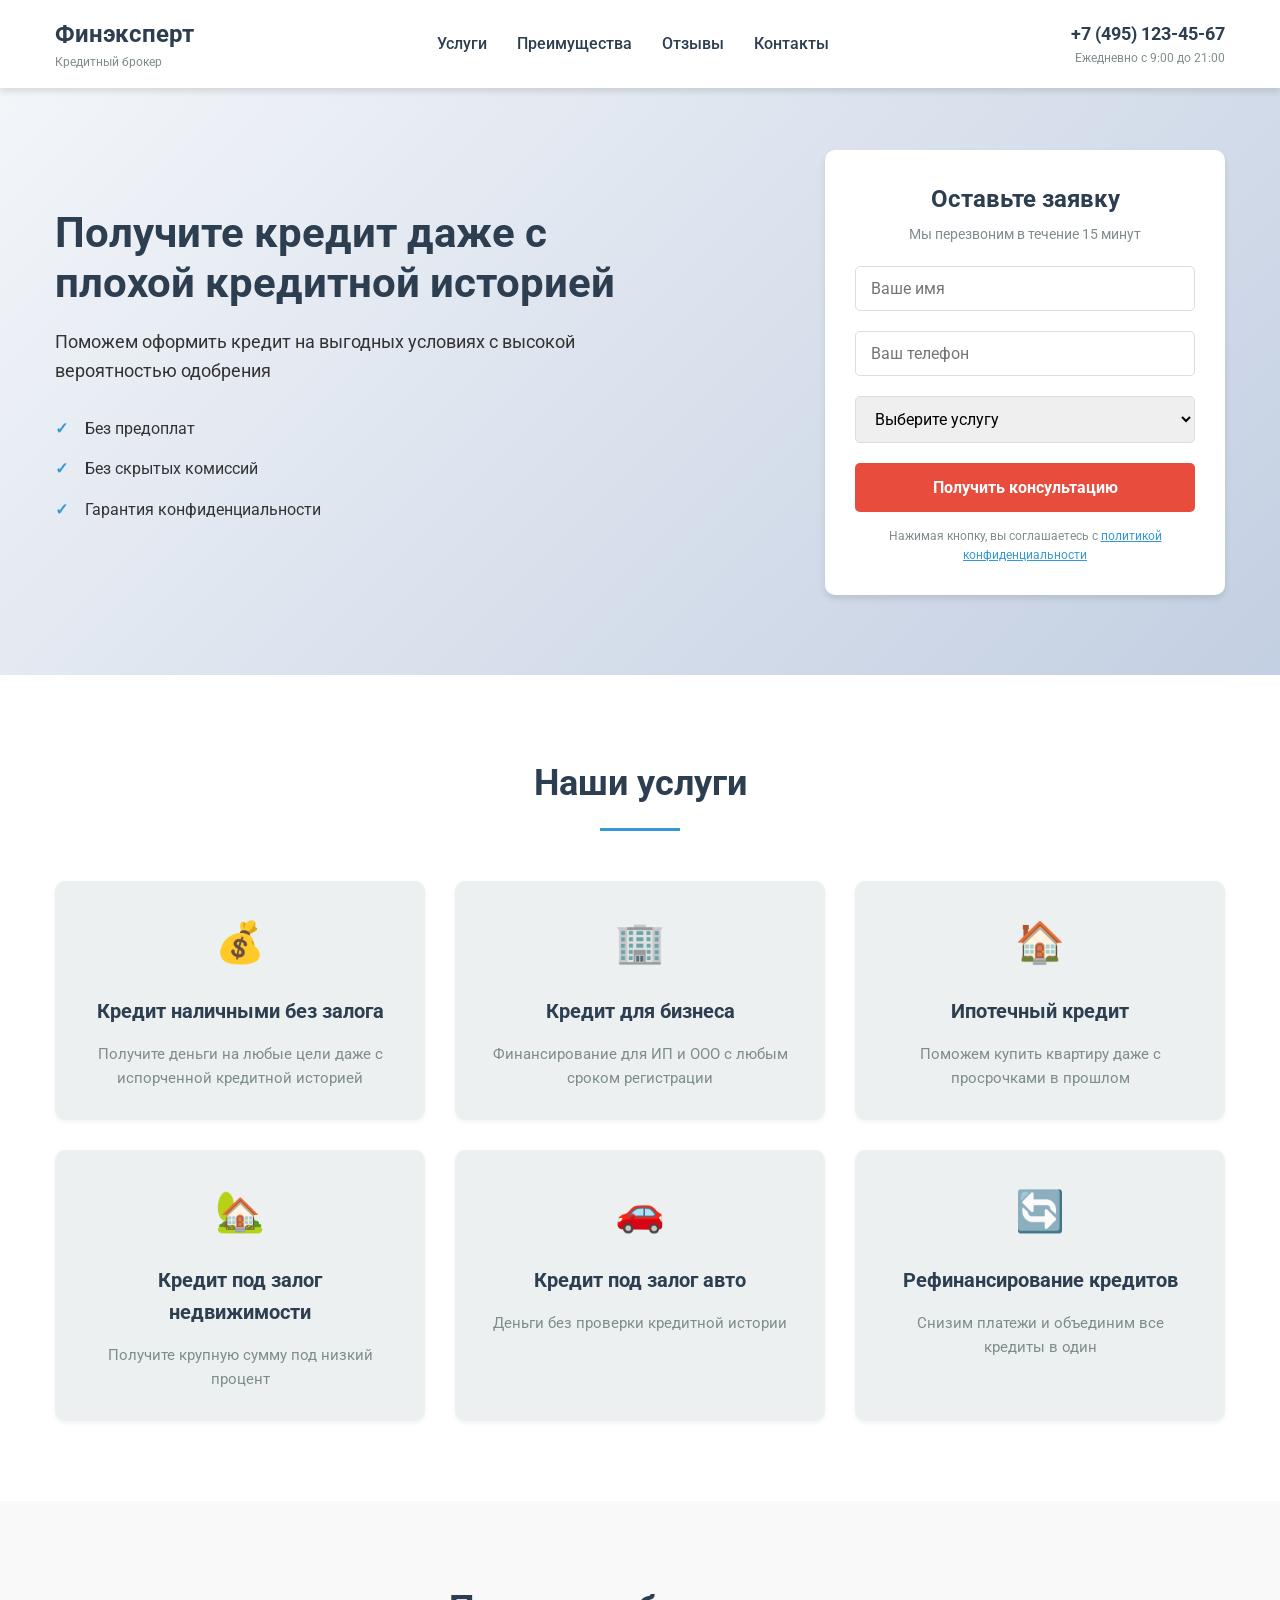
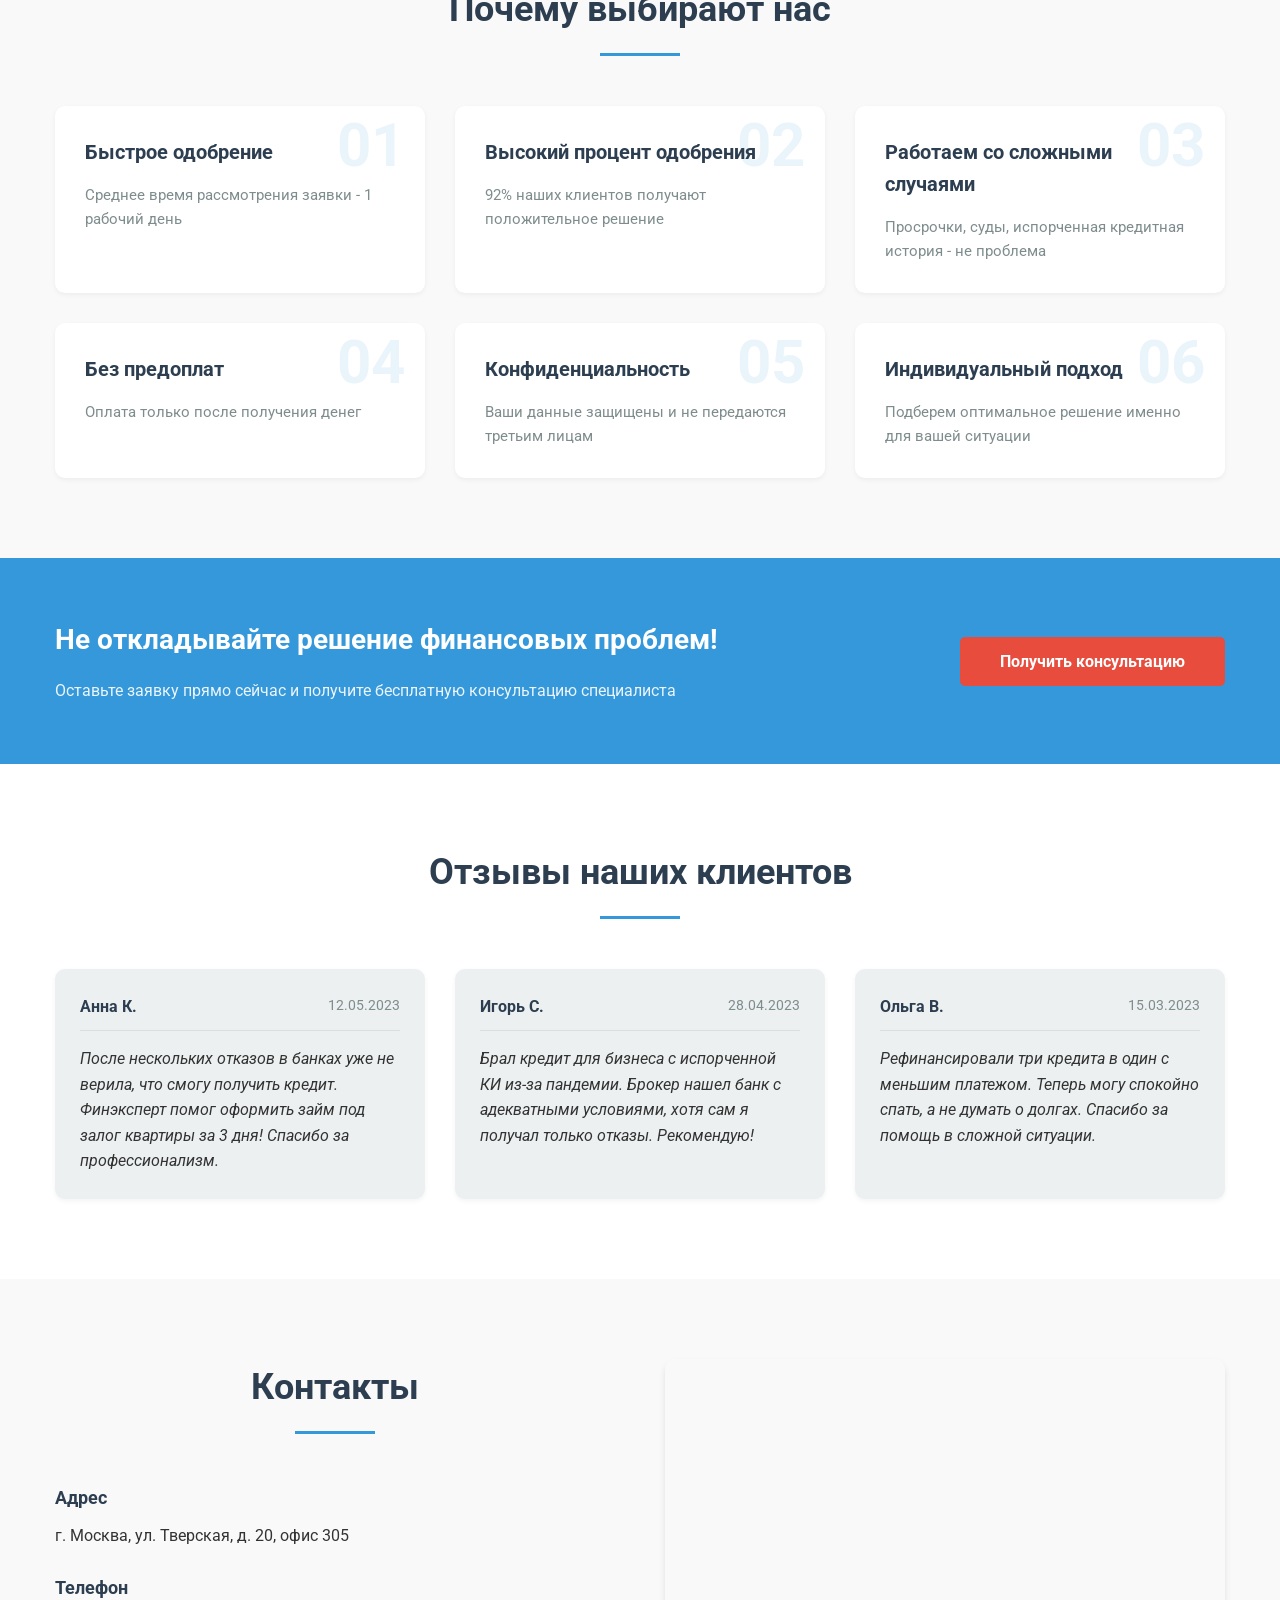
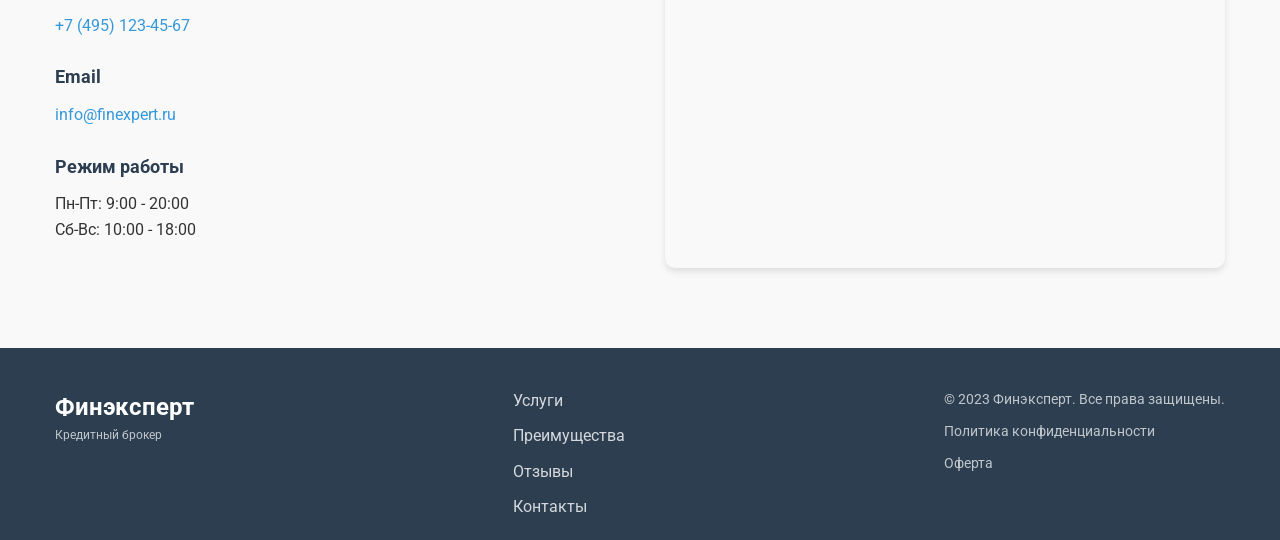
==== index.html @ b06a3988 "Add files via upload" ====
<!DOCTYPE html>
<html lang="ru">

<head>
    <meta charset="UTF-8">
    <meta name="viewport" content="width=device-width, initial-scale=1.0">
    <title>Финэксперт - кредитный брокер для людей с плохой кредитной историей</title>
    <link rel="stylesheet" href="styles.css">
    <link rel="preconnect" href="https://fonts.googleapis.com">
    <link rel="preconnect" href="https://fonts.gstatic.com" crossorigin>
    <link href="https://fonts.googleapis.com/css2?family=Roboto:wght@400;500;700&display=swap" rel="stylesheet">
</head>

<body>
    <header class="header">
        <div class="container">
            <div class="header__inner">
                <div class="header__logo">
                    <span class="logo-text">Финэксперт</a></span>
                    <span class="logo-slogan">Кредитный брокер</span>
                </div>
                <nav class="header__nav">
                    <a href="#services" class="nav-link">Услуги</a>
                    <a href="#advantages" class="nav-link">Преимущества</a>
                    <a href="#reviews" class="nav-link">Отзывы</a>
                    <a href="#contacts" class="nav-link">Контакты</a>
                </nav>
                <div class="header__phone">
                    <a href="tel:+74951234567" class="phone-link">+7 (495) 123-45-67</a>
                    <span class="phone-hours">Ежедневно с 9:00 до 21:00</span>
                </div>
                <button class="burger-menu" aria-label="Меню">
                    <span></span>
                    <span></span>
                    <span></span>
                </button>
            </div>
        </div>
    </header>

    <main>
        <section class="hero">
            <div class="container">
                <div class="hero__inner">
                    <div class="hero__content">
                        <h1 class="hero__title">Получите кредит даже с плохой кредитной историей</h1>
                        <p class="hero__subtitle">Поможем оформить кредит на выгодных условиях с высокой вероятностью
                            одобрения</p>
                        <ul class="hero__list">
                            <li class="hero__list-item">Без предоплат</li>
                            <li class="hero__list-item">Без скрытых комиссий</li>
                            <li class="hero__list-item">Гарантия конфиденциальности</li>
                        </ul>
                    </div>
                    <div class="hero__form">
                        <div class="form-container">
                            <h3 class="form-title">Оставьте заявку</h3>
                            <p class="form-subtitle">Мы перезвоним в течение 15 минут</p>
                            <form id="lead-form" class="lead-form">
                                <div class="form-group">
                                    <input type="text" id="name" name="name" placeholder="Ваше имя" required>
                                </div>
                                <div class="form-group">
                                    <input type="tel" id="phone" name="phone" placeholder="Ваш телефон" required>
                                </div>
                                <div class="form-group">
                                    <select id="service" name="service">
                                        <option value="" disabled selected>Выберите услугу</option>
                                        <option value="cash">Кредит наличными</option>
                                        <option value="business">Кредит для бизнеса</option>
                                        <option value="mortgage">Ипотечный кредит</option>
                                        <option value="real-estate">Кредит под залог недвижимости</option>
                                        <option value="auto">Кредит под залог авто</option>
                                        <option value="refinance">Рефинансирование</option>
                                    </select>
                                </div>
                                <button type="submit" class="submit-btn">Получить консультацию</button>
                                <p class="form-notice">Нажимая кнопку, вы соглашаетесь с <a href="#">политикой
                                        конфиденциальности</a></p>
                            </form>
                        </div>
                    </div>
                </div>
            </div>
        </section>

        <section id="services" class="services">
            <div class="container">
                <h2 class="section-title">Наши услуги</h2>
                <div class="services__grid">
                    <div class="service-card">
                        <div class="service-icon">💰</div>
                        <h3 class="service-title">Кредит наличными без залога</h3>
                        <p class="service-description">Получите деньги на любые цели даже с испорченной кредитной
                            историей</p>
                    </div>
                    <div class="service-card">
                        <div class="service-icon">🏢</div>
                        <h3 class="service-title">Кредит для бизнеса</h3>
                        <p class="service-description">Финансирование для ИП и ООО с любым сроком регистрации</p>
                    </div>
                    <div class="service-card">
                        <div class="service-icon">🏠</div>
                        <h3 class="service-title">Ипотечный кредит</h3>
                        <p class="service-description">Поможем купить квартиру даже с просрочками в прошлом</p>
                    </div>
                    <div class="service-card">
                        <div class="service-icon">🏡</div>
                        <h3 class="service-title">Кредит под залог недвижимости</h3>
                        <p class="service-description">Получите крупную сумму под низкий процент</p>
                    </div>
                    <div class="service-card">
                        <div class="service-icon">🚗</div>
                        <h3 class="service-title">Кредит под залог авто</h3>
                        <p class="service-description">Деньги без проверки кредитной истории</p>
                    </div>
                    <div class="service-card">
                        <div class="service-icon">🔄</div>
                        <h3 class="service-title">Рефинансирование кредитов</h3>
                        <p class="service-description">Снизим платежи и объединим все кредиты в один</p>
                    </div>
                </div>
            </div>
        </section>

        <section id="advantages" class="advantages">
            <div class="container">
                <h2 class="section-title">Почему выбирают нас</h2>
                <div class="advantages__grid">
                    <div class="advantage-card">
                        <div class="advantage-number">01</div>
                        <h3 class="advantage-title">Быстрое одобрение</h3>
                        <p class="advantage-description">Среднее время рассмотрения заявки - 1 рабочий день</p>
                    </div>
                    <div class="advantage-card">
                        <div class="advantage-number">02</div>
                        <h3 class="advantage-title">Высокий процент одобрения</h3>
                        <p class="advantage-description">92% наших клиентов получают положительное решение</p>
                    </div>
                    <div class="advantage-card">
                        <div class="advantage-number">03</div>
                        <h3 class="advantage-title">Работаем со сложными случаями</h3>
                        <p class="advantage-description">Просрочки, суды, испорченная кредитная история - не проблема
                        </p>
                    </div>
                    <div class="advantage-card">
                        <div class="advantage-number">04</div>
                        <h3 class="advantage-title">Без предоплат</h3>
                        <p class="advantage-description">Оплата только после получения денег</p>
                    </div>
                    <div class="advantage-card">
                        <div class="advantage-number">05</div>
                        <h3 class="advantage-title">Конфиденциальность</h3>
                        <p class="advantage-description">Ваши данные защищены и не передаются третьим лицам</p>
                    </div>
                    <div class="advantage-card">
                        <div class="advantage-number">06</div>
                        <h3 class="advantage-title">Индивидуальный подход</h3>
                        <p class="advantage-description">Подберем оптимальное решение именно для вашей ситуации</p>
                    </div>
                </div>
            </div>
        </section>

        <section class="cta">
            <div class="container">
                <div class="cta__inner">
                    <div class="cta__content">
                        <h2 class="cta__title">Не откладывайте решение финансовых проблем!</h2>
                        <p class="cta__text">Оставьте заявку прямо сейчас и получите бесплатную консультацию специалиста
                        </p>
                    </div>
                    <button class="cta__button" id="cta-button">Получить консультацию</button>
                </div>
            </div>
        </section>

        <section id="reviews" class="reviews">
            <div class="container">
                <h2 class="section-title">Отзывы наших клиентов</h2>
                <div class="reviews__slider">
                    <div class="review-card">
                        <div class="review-header">
                            <div class="review-author">Анна К.</div>
                            <div class="review-date">12.05.2023</div>
                        </div>
                        <div class="review-text">
                            После нескольких отказов в банках уже не верила, что смогу получить кредит. Финэксперт помог
                            оформить займ под залог квартиры за 3 дня! Спасибо за профессионализм.
                        </div>
                    </div>
                    <div class="review-card">
                        <div class="review-header">
                            <div class="review-author">Игорь С.</div>
                            <div class="review-date">28.04.2023</div>
                        </div>
                        <div class="review-text">
                            Брал кредит для бизнеса с испорченной КИ из-за пандемии. Брокер нашел банк с адекватными
                            условиями, хотя сам я получал только отказы. Рекомендую!
                        </div>
                    </div>
                    <div class="review-card">
                        <div class="review-header">
                            <div class="review-author">Ольга В.</div>
                            <div class="review-date">15.03.2023</div>
                        </div>
                        <div class="review-text">
                            Рефинансировали три кредита в один с меньшим платежом. Теперь могу спокойно спать, а не
                            думать о долгах. Спасибо за помощь в сложной ситуации.
                        </div>
                    </div>
                </div>
            </div>
        </section>

        <section id="contacts" class="contacts">
            <div class="container">
                <div class="contacts__inner">
                    <div class="contacts__info">
                        <h2 class="section-title">Контакты</h2>
                        <div class="contact-item">
                            <h3 class="contact-title">Адрес</h3>
                            <p class="contact-text">г. Москва, ул. Тверская, д. 20, офис 305</p>
                        </div>
                        <div class="contact-item">
                            <h3 class="contact-title">Телефон</h3>
                            <p class="contact-text"><a href="tel:+74951234567">+7 (495) 123-45-67</a></p>
                        </div>
                        <div class="contact-item">
                            <h3 class="contact-title">Email</h3>
                            <p class="contact-text"><a href="mailto:info@finexpert.ru">info@finexpert.ru</a></p>
                        </div>
                        <div class="contact-item">
                            <h3 class="contact-title">Режим работы</h3>
                            <p class="contact-text">Пн-Пт: 9:00 - 20:00<br>Сб-Вс: 10:00 - 18:00</p>
                        </div>
                    </div>
                    <div class="contacts__map">
                        <a href="https://yandex.ru/maps/org/finardi/234422001031/?utm_medium=mapframe&utm_source=maps"
                            style="color:#eee;font-size:12px;position:absolute;top:0px;">Финарди</a><a
                            href="https://yandex.ru/maps/213/moscow/category/credit_broker/184105574/?utm_medium=mapframe&utm_source=maps"
                            style="color:#eee;font-size:12px;position:absolute;top:14px;">Кредитный брокер в
                            Москве</a><a
                            href="https://yandex.ru/maps/213/moscow/category/mortgage_agency/184107517/?utm_medium=mapframe&utm_source=maps"
                            style="color:#eee;font-size:12px;position:absolute;top:28px;">Ипотечное агентство в
                            Москве</a><iframe
                            src="https://yandex.ru/map-widget/v1/org/finardi/234422001031/?from=mapframe&indoorLevel=1&ll=37.616616%2C55.793590&z=16.78"
                            width="560" height="400" frameborder="0" allowfullscreen="true"
                            style="position:relative;"></iframe>
                    </div>
                </div>
            </div>
        </section>
    </main>

    <footer class="footer">
        <div class="container">
            <div class="footer__inner">
                <div class="footer__logo">
                    <span class="logo-text">Финэксперт</span>
                    <span class="logo-slogan">Кредитный брокер</span>
                </div>
                <div class="footer__nav">
                    <a href="#services" class="footer-nav-link">Услуги</a>
                    <a href="#advantages" class="footer-nav-link">Преимущества</a>
                    <a href="#reviews" class="footer-nav-link">Отзывы</a>
                    <a href="#contacts" class="footer-nav-link">Контакты</a>
                </div>
                <div class="footer__legal">
                    <p>© 2023 Финэксперт. Все права защищены.</p>
                    <a href="#" class="legal-link">Политика конфиденциальности</a>
                    <a href="#" class="legal-link">Оферта</a>
                </div>
            </div>
        </div>
    </footer>

    <script src="script.js"></script>
</body>

</html>
---- styles.css ----
/* Base Styles */
:root {
    --primary-color: #2c3e50;
    --secondary-color: #3498db;
    --accent-color: #e74c3c;
    --light-color: #ecf0f1;
    --dark-color: #2c3e50;
    --text-color: #333;
    --text-light: #7f8c8d;
    --white: #fff;
    --shadow: 0 4px 6px rgba(0, 0, 0, 0.1);
    --transition: all 0.3s ease;
}

* {
    margin: 0;
    padding: 0;
    box-sizing: border-box;
}

body {
    font-family: 'Roboto', sans-serif;
    color: var(--text-color);
    line-height: 1.6;
    background-color: var(--white);
}

.container {
    width: 100%;
    max-width: 1200px;
    margin: 0 auto;
    padding: 0 15px;
}

a {
    text-decoration: none;
    color: inherit;
}

ul {
    list-style: none;
}

button {
    cursor: pointer;
    border: none;
    background: none;
    font-family: inherit;
}

input, select, textarea {
    font-family: inherit;
    font-size: inherit;
}

/* Header */
.header {
    background-color: var(--white);
    box-shadow: var(--shadow);
    position: fixed;
    width: 100%;
    top: 0;
    left: 0;
    z-index: 1000;
}

.header__inner {
    display: flex;
    justify-content: space-between;
    align-items: center;
    padding: 15px 0;
}

.header__logo {
    display: flex;
    flex-direction: column;
}

.logo-text {
    font-size: 24px;
    font-weight: 700;
    color: var(--primary-color);
}

.logo-slogan {
    font-size: 12px;
    color: var(--text-light);
}

.header__nav {
    display: flex;
    gap: 30px;
}

.nav-link {
    font-weight: 500;
    color: var(--dark-color);
    transition: var(--transition);
    position: relative;
}

.nav-link:hover {
    color: var(--secondary-color);
}

.nav-link::after {
    content: '';
    position: absolute;
    bottom: -5px;
    left: 0;
    width: 0;
    height: 2px;
    background-color: var(--secondary-color);
    transition: var(--transition);
}

.nav-link:hover::after {
    width: 100%;
}

.header__phone {
    display: flex;
    flex-direction: column;
    align-items: flex-end;
}

.phone-link {
    font-weight: 700;
    color: var(--primary-color);
    font-size: 18px;
}

.phone-hours {
    font-size: 12px;
    color: var(--text-light);
}

.burger-menu {
    display: none;
    flex-direction: column;
    justify-content: space-between;
    width: 30px;
    height: 20px;
    background: transparent;
    padding: 0;
}

.burger-menu span {
    display: block;
    width: 100%;
    height: 2px;
    background-color: var(--primary-color);
    transition: var(--transition);
}

/* Hero Section */
.hero {
    padding: 150px 0 80px;
    background: linear-gradient(135deg, #f5f7fa 0%, #c3cfe2 100%);
}

.hero__inner {
    display: flex;
    justify-content: space-between;
    align-items: center;
    gap: 30px;
}

.hero__content {
    flex: 1;
    max-width: 600px;
}

.hero__title {
    font-size: 42px;
    font-weight: 700;
    margin-bottom: 20px;
    color: var(--primary-color);
    line-height: 1.2;
}

.hero__subtitle {
    font-size: 18px;
    margin-bottom: 30px;
    color: var(--text-color);
}

.hero__list {
    margin-top: 30px;
}

.hero__list-item {
    position: relative;
    padding-left: 30px;
    margin-bottom: 15px;
    font-size: 16px;
}

.hero__list-item::before {
    content: '✓';
    position: absolute;
    left: 0;
    color: var(--secondary-color);
    font-weight: bold;
}

.hero__form {
    flex: 1;
    max-width: 400px;
}

.form-container {
    background-color: var(--white);
    border-radius: 10px;
    padding: 30px;
    box-shadow: var(--shadow);
}

.form-title {
    font-size: 24px;
    font-weight: 700;
    margin-bottom: 5px;
    color: var(--primary-color);
    text-align: center;
}

.form-subtitle {
    font-size: 14px;
    color: var(--text-light);
    margin-bottom: 20px;
    text-align: center;
}

.form-group {
    margin-bottom: 20px;
}

.form-group input,
.form-group select {
    width: 100%;
    padding: 12px 15px;
    border: 1px solid #ddd;
    border-radius: 5px;
    font-size: 16px;
    transition: var(--transition);
}

.form-group input:focus,
.form-group select:focus {
    border-color: var(--secondary-color);
    outline: none;
    box-shadow: 0 0 0 2px rgba(52, 152, 219, 0.2);
}

.submit-btn {
    width: 100%;
    padding: 15px;
    background-color: var(--accent-color);
    color: var(--white);
    font-weight: 700;
    font-size: 16px;
    border-radius: 5px;
    transition: var(--transition);
    margin-bottom: 15px;
}

.submit-btn:hover {
    background-color: #c0392b;
    transform: translateY(-2px);
}

.form-notice {
    font-size: 12px;
    color: var(--text-light);
    text-align: center;
}

.form-notice a {
    color: var(--secondary-color);
    text-decoration: underline;
}

/* Services Section */
.services {
    padding: 80px 0;
    background-color: var(--white);
}

.section-title {
    font-size: 36px;
    font-weight: 700;
    text-align: center;
    margin-bottom: 50px;
    color: var(--primary-color);
    position: relative;
}

.section-title::after {
    content: '';
    display: block;
    width: 80px;
    height: 3px;
    background-color: var(--secondary-color);
    margin: 15px auto 0;
}

.services__grid {
    display: grid;
    grid-template-columns: repeat(auto-fit, minmax(300px, 1fr));
    gap: 30px;
}

.service-card {
    background-color: var(--light-color);
    border-radius: 10px;
    padding: 30px;
    text-align: center;
    transition: var(--transition);
    box-shadow: 0 2px 5px rgba(0, 0, 0, 0.05);
}

.service-card:hover {
    transform: translateY(-5px);
    box-shadow: 0 10px 20px rgba(0, 0, 0, 0.1);
}

.service-icon {
    font-size: 40px;
    margin-bottom: 20px;
    color: var(--secondary-color);
}

.service-title {
    font-size: 20px;
    font-weight: 700;
    margin-bottom: 15px;
    color: var(--primary-color);
}

.service-description {
    color: var(--text-light);
    font-size: 15px;
}

/* Advantages Section */
.advantages {
    padding: 80px 0;
    background-color: #f9f9f9;
}

.advantages__grid {
    display: grid;
    grid-template-columns: repeat(auto-fit, minmax(300px, 1fr));
    gap: 30px;
}

.advantage-card {
    background-color: var(--white);
    border-radius: 10px;
    padding: 30px;
    position: relative;
    overflow: hidden;
    box-shadow: 0 2px 5px rgba(0, 0, 0, 0.05);
    transition: var(--transition);
}

.advantage-card:hover {
    transform: translateY(-5px);
    box-shadow: 0 10px 20px rgba(0, 0, 0, 0.1);
}

.advantage-number {
    font-size: 60px;
    font-weight: 700;
    color: rgba(52, 152, 219, 0.1);
    position: absolute;
    top: 10px;
    right: 20px;
    line-height: 1;
}

.advantage-title {
    font-size: 20px;
    font-weight: 700;
    margin-bottom: 15px;
    color: var(--primary-color);
    position: relative;
    z-index: 1;
}

.advantage-description {
    color: var(--text-light);
    font-size: 15px;
    position: relative;
    z-index: 1;
}

/* CTA Section */
.cta {
    padding: 60px 0;
    background-color: var(--secondary-color);
    color: var(--white);
}

.cta__inner {
    display: flex;
    justify-content: space-between;
    align-items: center;
    gap: 30px;
}

.cta__title {
    font-size: 28px;
    font-weight: 700;
    margin-bottom: 15px;
}

.cta__text {
    font-size: 16px;
    opacity: 0.9;
}

.cta__button {
    padding: 15px 40px;
    background-color: var(--accent-color);
    color: var(--white);
    font-weight: 700;
    font-size: 16px;
    border-radius: 5px;
    transition: var(--transition);
    white-space: nowrap;
}

.cta__button:hover {
    background-color: #c0392b;
    transform: translateY(-2px);
    box-shadow: 0 5px 15px rgba(0, 0, 0, 0.2);
}

/* Reviews Section */
.reviews {
    padding: 80px 0;
    background-color: var(--white);
}

.reviews__slider {
    display: grid;
    grid-template-columns: repeat(auto-fit, minmax(300px, 1fr));
    gap: 30px;
}

.review-card {
    background-color: var(--light-color);
    border-radius: 10px;
    padding: 25px;
    box-shadow: 0 2px 5px rgba(0, 0, 0, 0.05);
}

.review-header {
    display: flex;
    justify-content: space-between;
    margin-bottom: 15px;
    padding-bottom: 10px;
    border-bottom: 1px solid #ddd;
}

.review-author {
    font-weight: 700;
    color: var(--primary-color);
}

.review-date {
    color: var(--text-light);
    font-size: 14px;
}

.review-text {
    color: var(--text-color);
    font-style: italic;
}

/* Contacts Section */
.contacts {
    padding: 80px 0;
    background-color: #f9f9f9;
}

.contacts__inner {
    display: flex;
    gap: 50px;
}

.contacts__info {
    flex: 1;
}

.contacts__map {
    flex: 1;
    min-height: 400px;
    border-radius: 10px;
    overflow: hidden;
    box-shadow: var(--shadow);
}

.contacts__map iframe {
    width: 100%;
    height: 100%;
    border: none;
}

.contact-item {
    margin-bottom: 25px;
}

.contact-title {
    font-size: 18px;
    font-weight: 700;
    margin-bottom: 10px;
    color: var(--primary-color);
}

.contact-text {
    color: var(--text-color);
}

.contact-text a {
    color: var(--secondary-color);
    transition: var(--transition);
}

.contact-text a:hover {
    color: var(--accent-color);
    text-decoration: underline;
}

/* Footer */
.footer {
    background-color: var(--primary-color);
    color: var(--white);
    padding: 40px 0 20px;
}

.footer__inner {
    display: flex;
    justify-content: space-between;
    flex-wrap: wrap;
    gap: 30px;
}

.footer__logo {
    display: flex;
    flex-direction: column;
}

.footer__logo .logo-text {
    color: var(--white);
}

.footer__logo .logo-slogan {
    color: rgba(255, 255, 255, 0.7);
}

.footer__nav {
    display: flex;
    flex-direction: column;
    gap: 10px;
}

.footer-nav-link {
    color: rgba(255, 255, 255, 0.8);
    transition: var(--transition);
}

.footer-nav-link:hover {
    color: var(--white);
}

.footer__legal {
    display: flex;
    flex-direction: column;
    gap: 10px;
    color: rgba(255, 255, 255, 0.7);
    font-size: 14px;
}

.legal-link {
    color: rgba(255, 255, 255, 0.7);
    transition: var(--transition);
}

.legal-link:hover {
    color: var(--white);
    text-decoration: underline;
}

/* Responsive Styles */
@media (max-width: 992px) {
    .hero__inner {
        flex-direction: column;
    }
    
    .hero__content {
        max-width: 100%;
        text-align: center;
        margin-bottom: 40px;
    }
    
    .hero__list {
        display: flex;
        flex-wrap: wrap;
        justify-content: center;
        gap: 20px;
    }
    
    .hero__list-item {
        margin-bottom: 0;
    }
    
    .hero__form {
        max-width: 100%;
        width: 100%;
    }
    
    .contacts__inner {
        flex-direction: column;
    }
    
    .contacts__map {
        min-height: 300px;
    }
}

@media (max-width: 768px) {
    .header__nav, .header__phone {
        display: none;
    }
    
    .burger-menu {
        display: flex;
    }
    
    .hero {
        padding-top: 120px;
    }
    
    .hero__title {
        font-size: 32px;
    }
    
    .section-title {
        font-size: 28px;
    }
    
    .cta__inner {
        flex-direction: column;
        text-align: center;
    }
    
    .footer__inner {
        flex-direction: column;
    }
}

@media (max-width: 576px) {
    .hero__title {
        font-size: 28px;
    }
    
    .hero__subtitle {
        font-size: 16px;
    }
    
    .services__grid, .advantages__grid {
        grid-template-columns: 1fr;
    }
    
    .cta__title {
        font-size: 24px;
    }
}
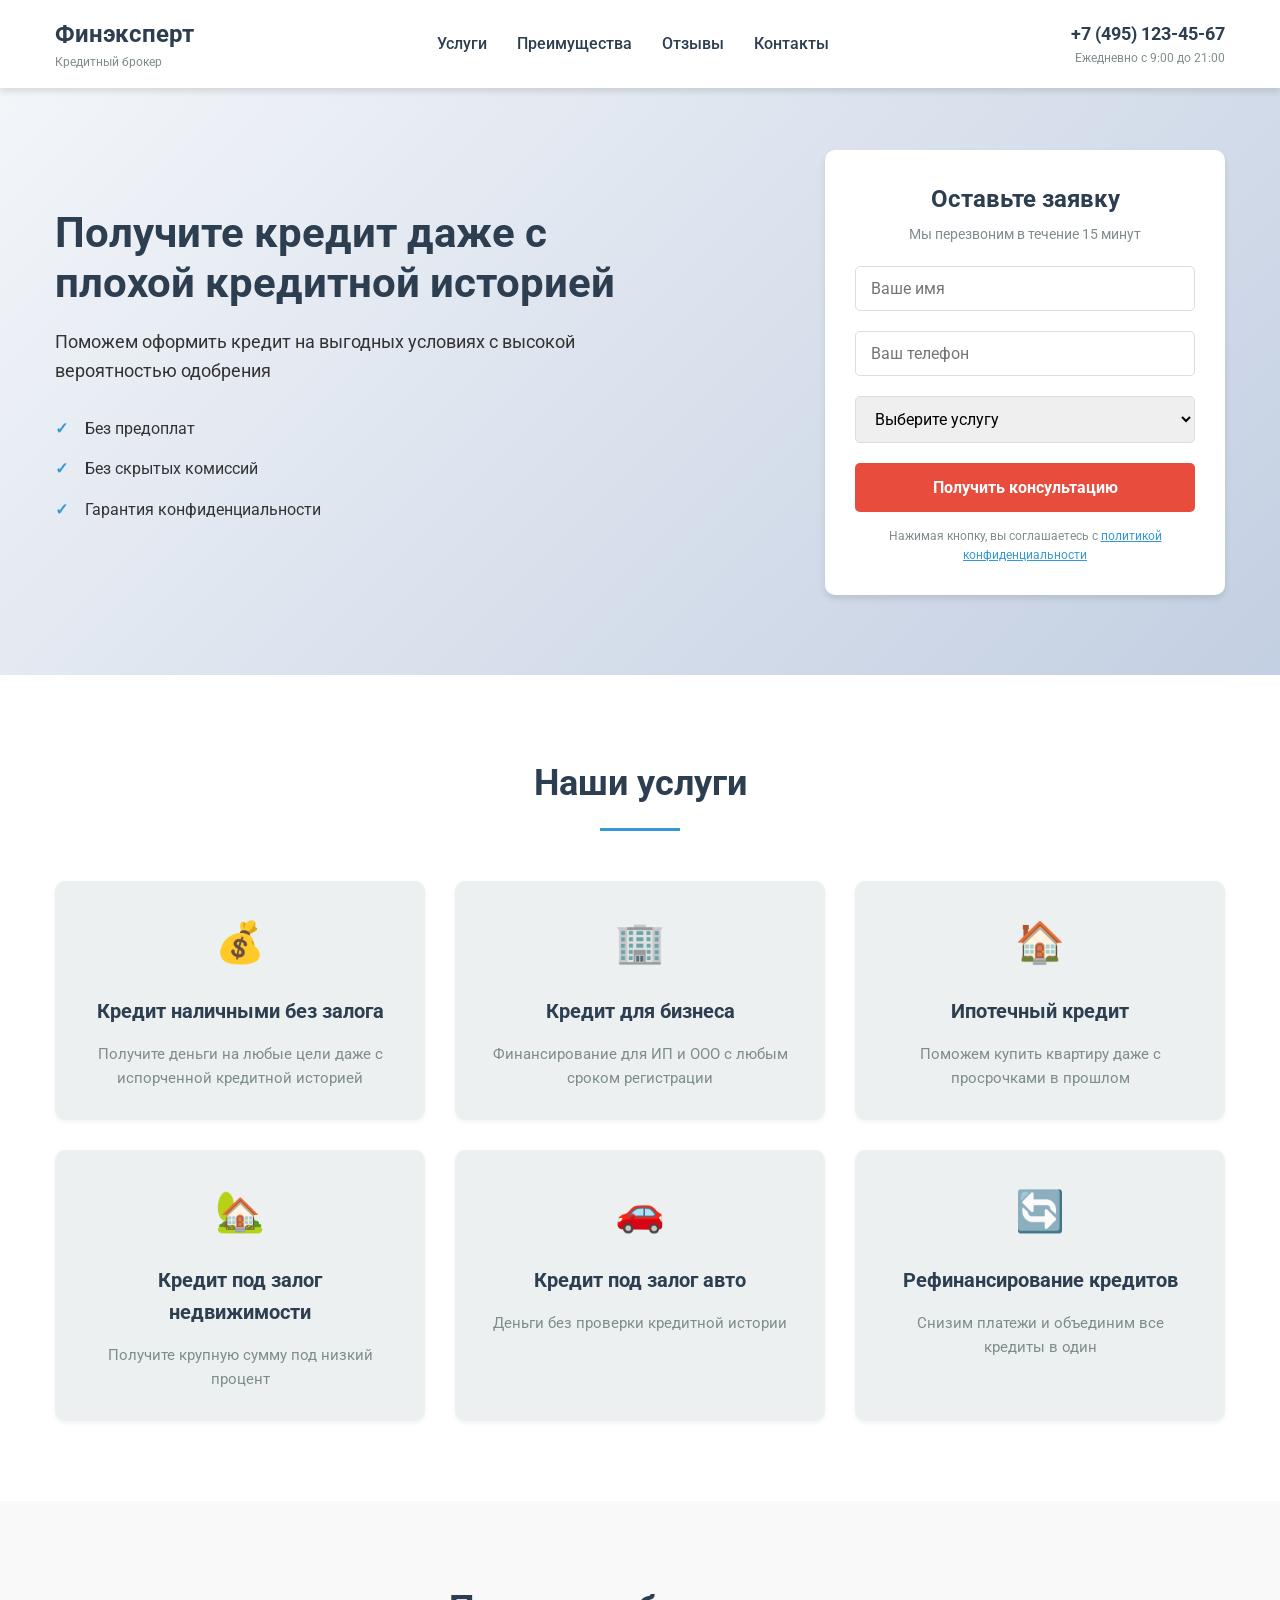
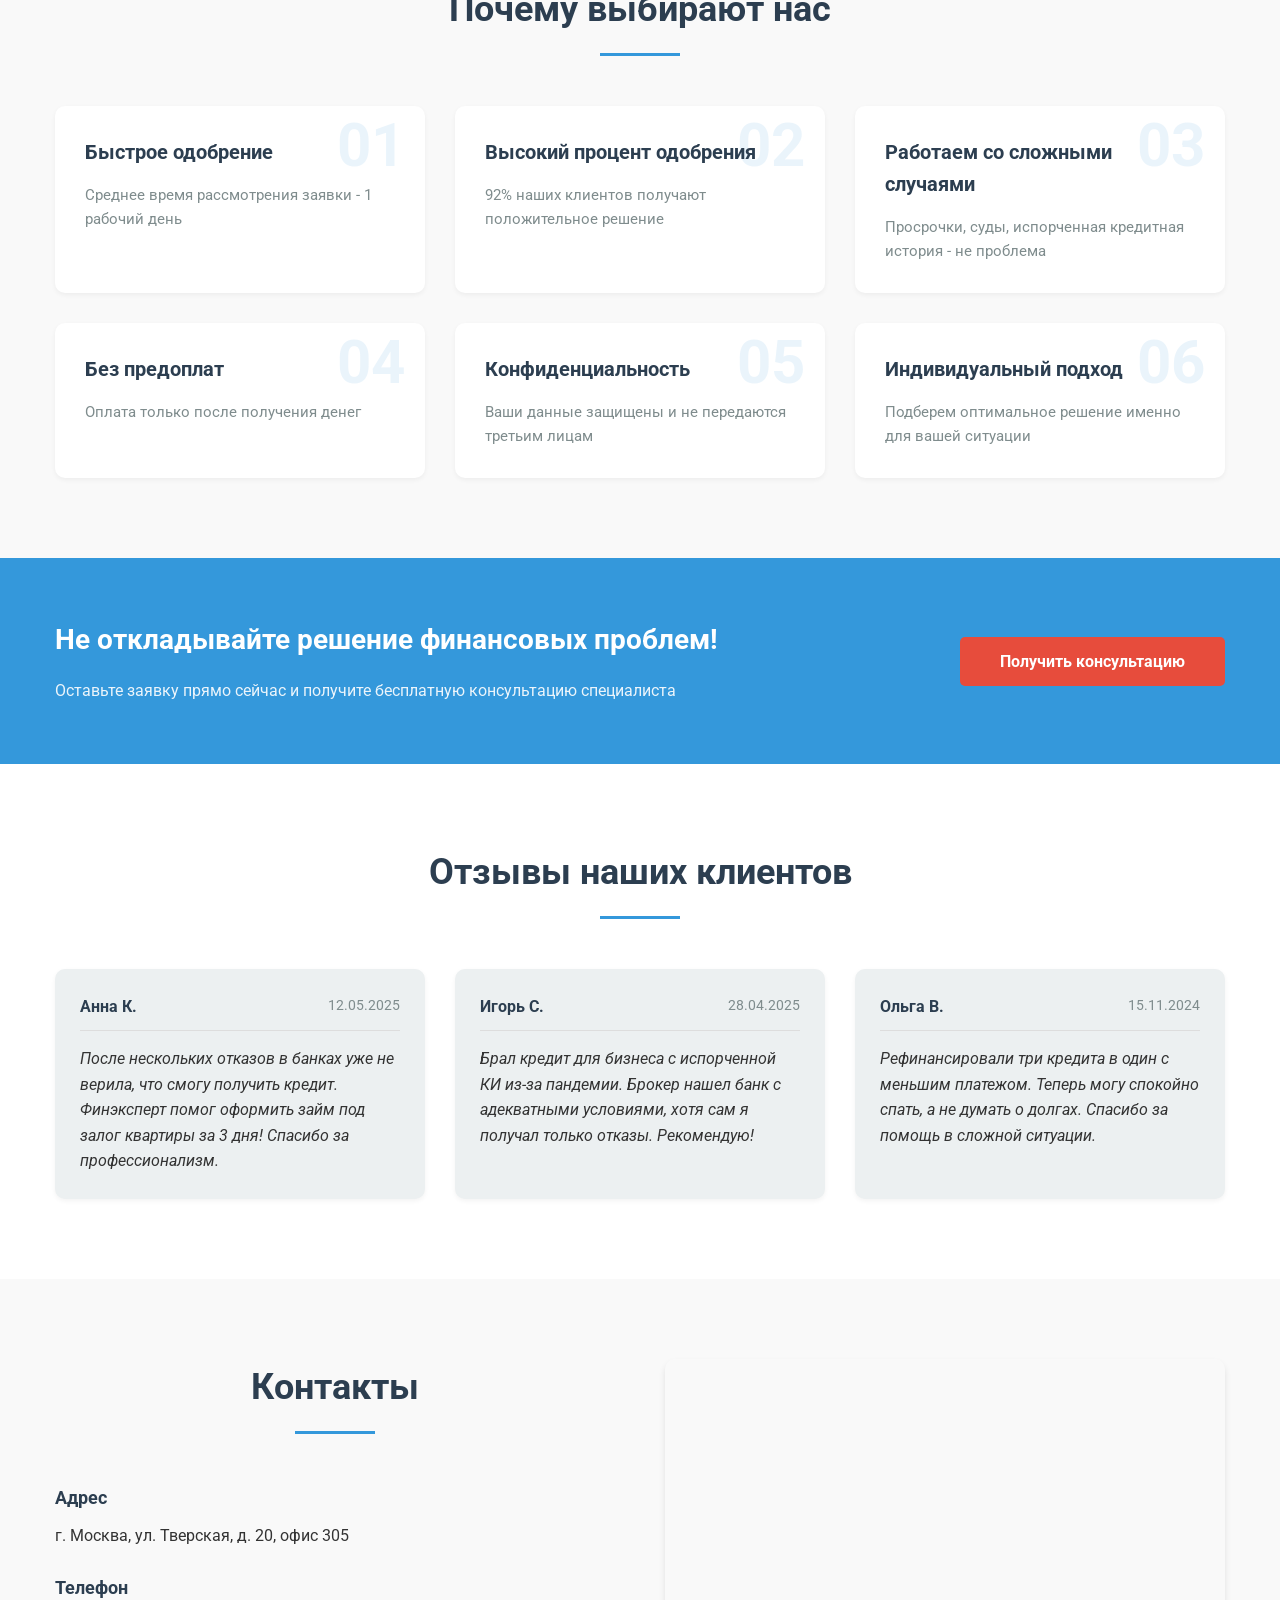
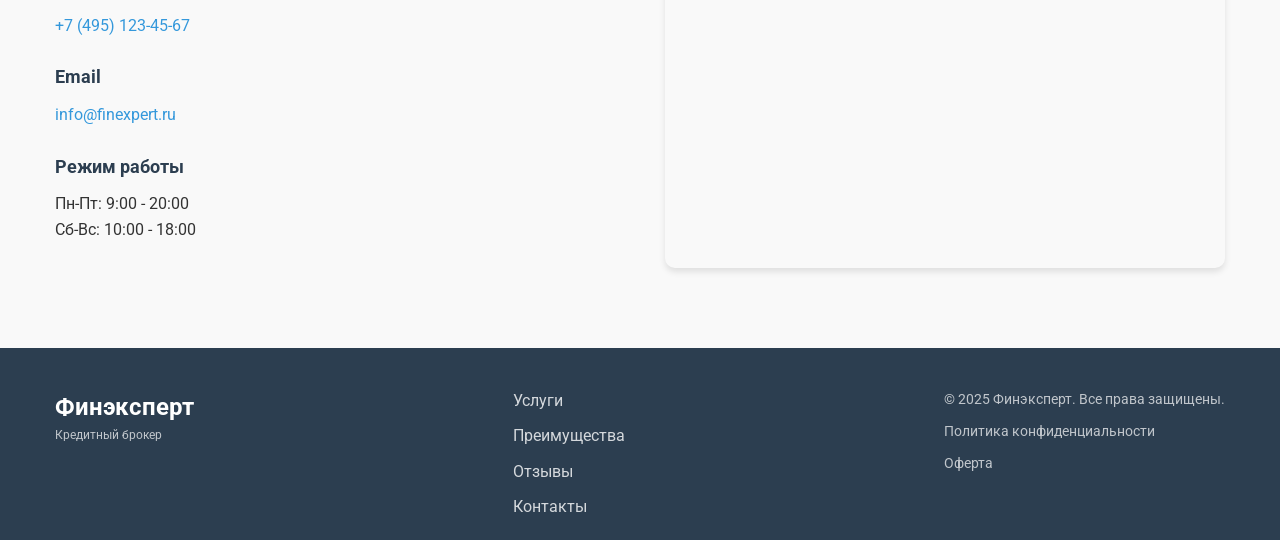
==== commit 689cc933: "Update index.html" ====
--- a/index.html
+++ b/index.html
@@ -3,6 +3,7 @@
 
 <head>
     <meta charset="UTF-8">
+    <meta http-equiv="X-UA-Compatible" content="IE=edge">
     <meta name="viewport" content="width=device-width, initial-scale=1.0">
     <title>Финэксперт - кредитный брокер для людей с плохой кредитной историей</title>
     <link rel="stylesheet" href="styles.css">
@@ -182,7 +183,7 @@
                     <div class="review-card">
                         <div class="review-header">
                             <div class="review-author">Анна К.</div>
-                            <div class="review-date">12.05.2023</div>
+                            <div class="review-date">12.05.2025</div>
                         </div>
                         <div class="review-text">
                             После нескольких отказов в банках уже не верила, что смогу получить кредит. Финэксперт помог
@@ -192,7 +193,7 @@
                     <div class="review-card">
                         <div class="review-header">
                             <div class="review-author">Игорь С.</div>
-                            <div class="review-date">28.04.2023</div>
+                            <div class="review-date">28.04.2025</div>
                         </div>
                         <div class="review-text">
                             Брал кредит для бизнеса с испорченной КИ из-за пандемии. Брокер нашел банк с адекватными
@@ -202,7 +203,7 @@
                     <div class="review-card">
                         <div class="review-header">
                             <div class="review-author">Ольга В.</div>
-                            <div class="review-date">15.03.2023</div>
+                            <div class="review-date">15.11.2024</div>
                         </div>
                         <div class="review-text">
                             Рефинансировали три кредита в один с меньшим платежом. Теперь могу спокойно спать, а не
@@ -267,7 +268,7 @@
                     <a href="#contacts" class="footer-nav-link">Контакты</a>
                 </div>
                 <div class="footer__legal">
-                    <p>© 2023 Финэксперт. Все права защищены.</p>
+                    <p>© 2025 Финэксперт. Все права защищены.</p>
                     <a href="#" class="legal-link">Политика конфиденциальности</a>
                     <a href="#" class="legal-link">Оферта</a>
                 </div>
@@ -278,4 +279,4 @@
     <script src="script.js"></script>
 </body>
 
-</html>+</html>
--- a/styles.css
+++ b/styles.css
@@ -620,11 +620,11 @@
         max-width: 100%;
         width: 100%;
     }
-    
+    /*
     .contacts__inner {
         flex-direction: column;
     }
-    
+    */
     .contacts__map {
         min-height: 300px;
     }
@@ -677,4 +677,4 @@
     .cta__title {
         font-size: 24px;
     }
-}+}
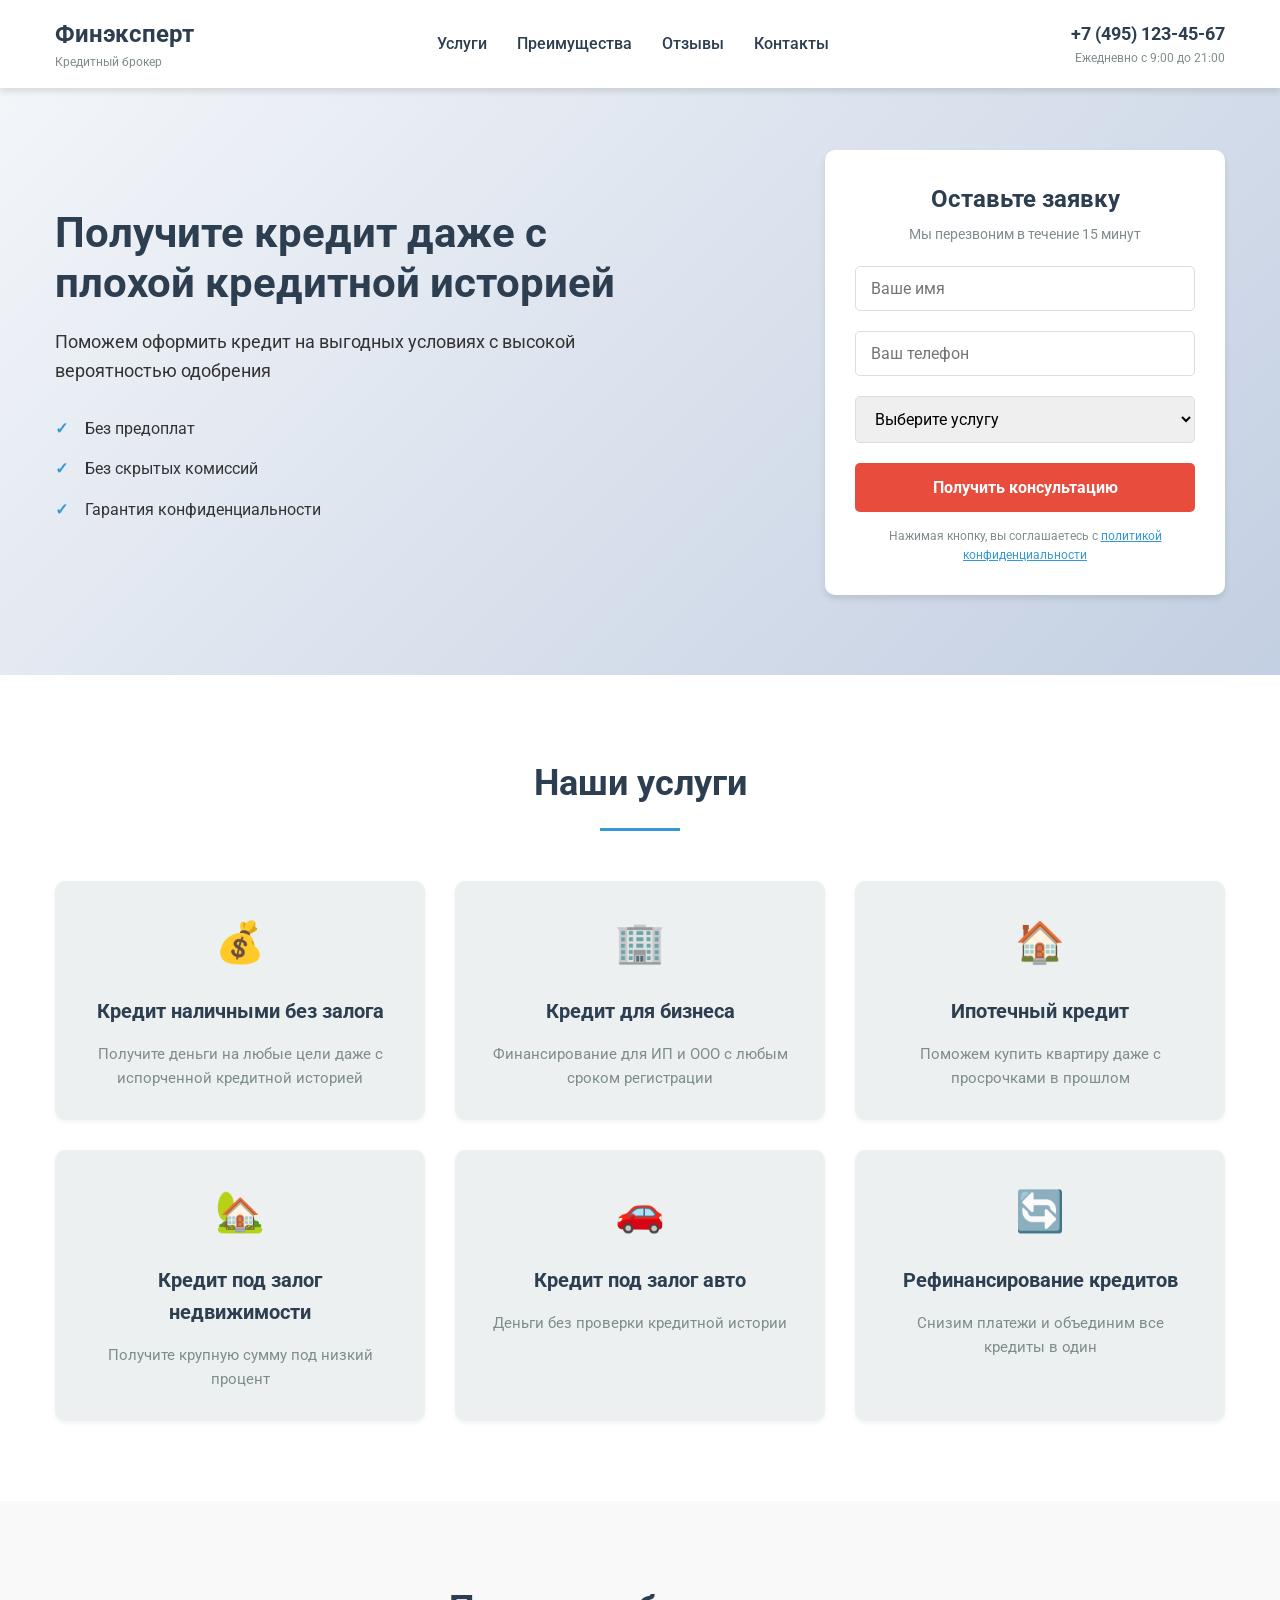
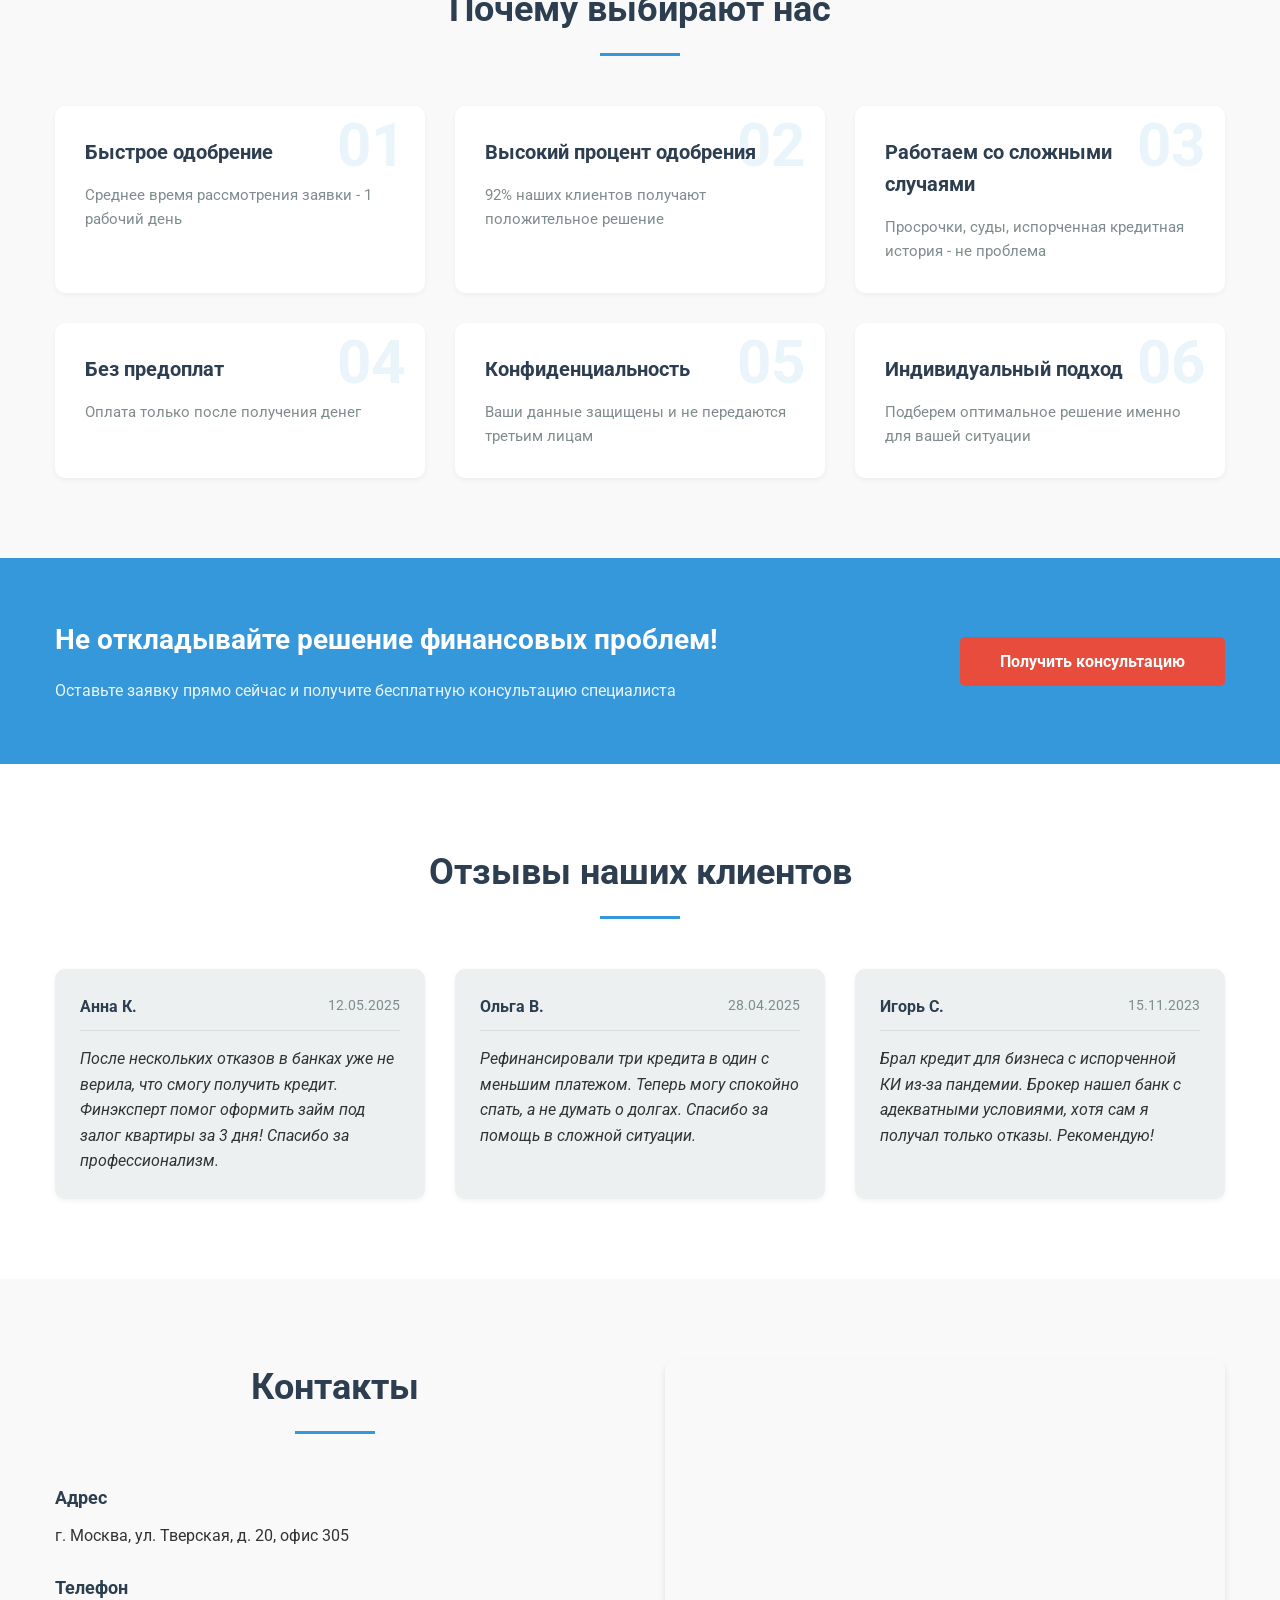
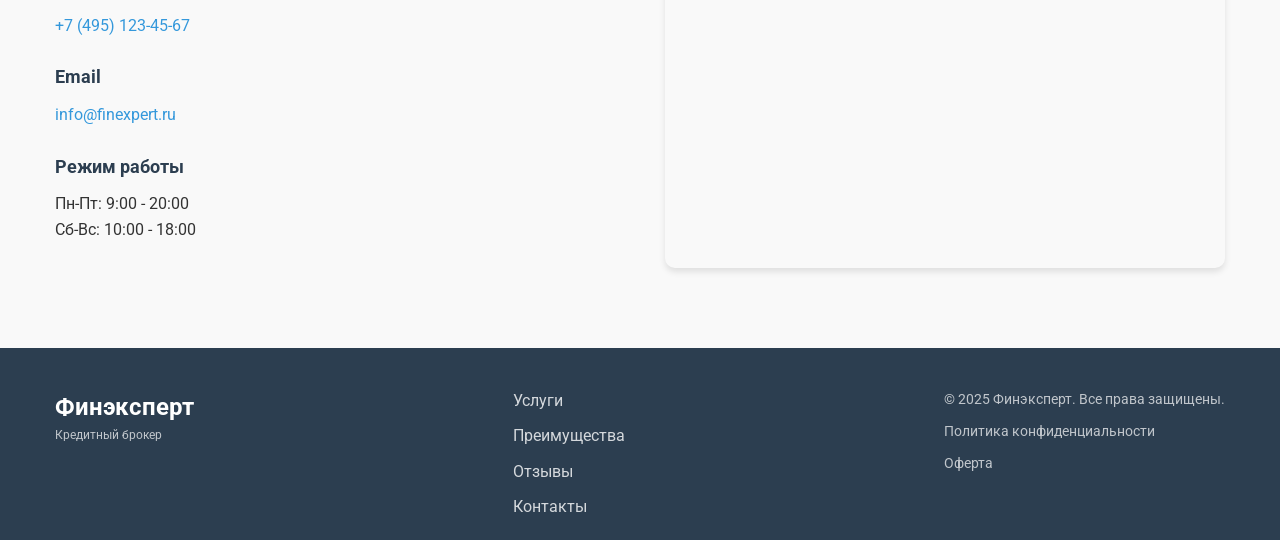
==== commit 46659edd: "Update index.html" ====
--- a/index.html
+++ b/index.html
@@ -192,22 +192,22 @@
                     </div>
                     <div class="review-card">
                         <div class="review-header">
+                            <div class="review-author">Ольга В.</div>
+                            <div class="review-date">28.04.2025</div>
+                        </div>
+                        <div class="review-text">
+                            Рефинансировали три кредита в один с меньшим платежом. Теперь могу спокойно спать, а не
+                            думать о долгах. Спасибо за помощь в сложной ситуации.
+                        </div>
+                    </div>
+                    <div class="review-card">
+                        <div class="review-header">
                             <div class="review-author">Игорь С.</div>
-                            <div class="review-date">28.04.2025</div>
+                            <div class="review-date">15.11.2023</div>
                         </div>
                         <div class="review-text">
                             Брал кредит для бизнеса с испорченной КИ из-за пандемии. Брокер нашел банк с адекватными
                             условиями, хотя сам я получал только отказы. Рекомендую!
-                        </div>
-                    </div>
-                    <div class="review-card">
-                        <div class="review-header">
-                            <div class="review-author">Ольга В.</div>
-                            <div class="review-date">15.11.2024</div>
-                        </div>
-                        <div class="review-text">
-                            Рефинансировали три кредита в один с меньшим платежом. Теперь могу спокойно спать, а не
-                            думать о долгах. Спасибо за помощь в сложной ситуации.
                         </div>
                     </div>
                 </div>
